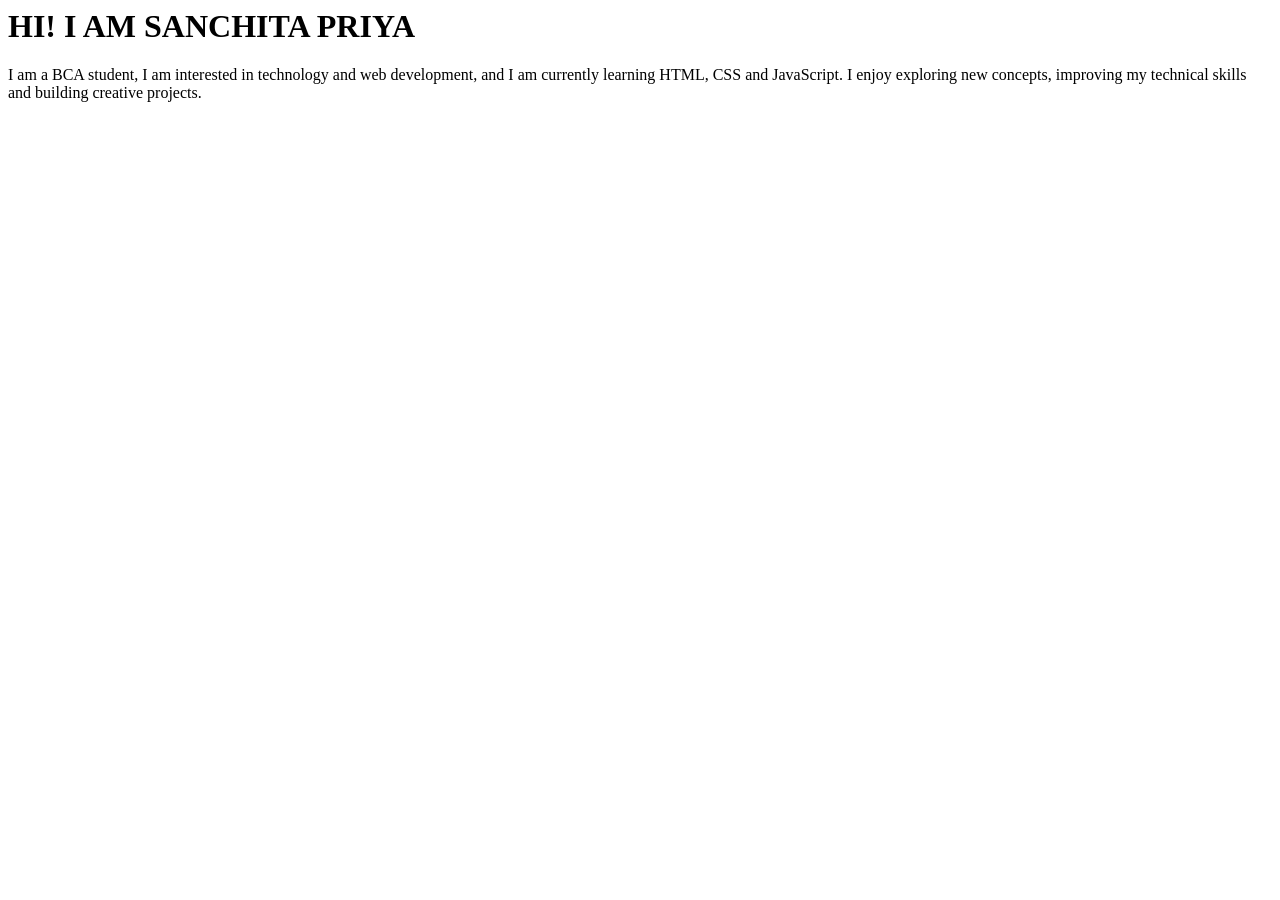
==== index.html @ a5f1c658 "Complete Task 1 - Basic HTML Webpage" ====
<!DOCTYPE hmtl>
<html>
<head>
<title>ABOUT ME</title>
</head>

<body>
<h1>HI! I AM SANCHITA PRIYA</h1>
<p> I am a BCA student, I am interested in technology and web development, and I am currently learning HTML, CSS and JavaScript. I enjoy exploring new concepts, improving my technical skills and building creative projects.</p>
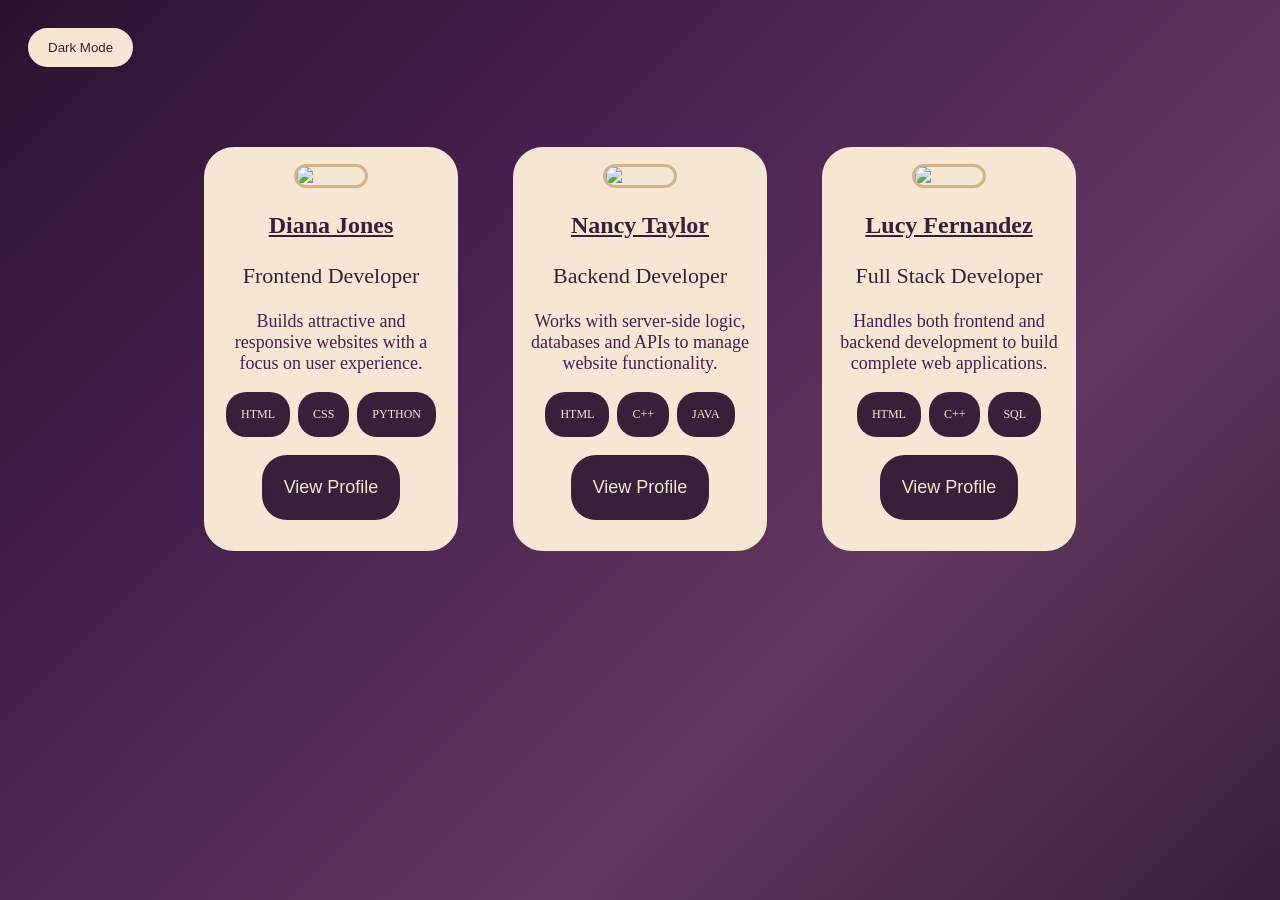
==== commit e84b9f18: "Add files via upload" ====
--- a/index.html
+++ b/index.html
@@ -1,9 +1,63 @@
-<!DOCTYPE hmtl>
-<html>
+<!DOCTYPE html>
+<html lang="en">
 <head>
-<title>ABOUT ME</title>
+    <meta charset="UTF-8">
+    <meta name="viewport" content="width=device-width, initial-scale=1.0">
+    <title>interactive portfolio</title>
+
+    <link rel="stylesheet" href="style.css">
 </head>
+<body>
+<button id="darkmode">Dark Mode</button>
+<div class="container">
 
-<body>
-<h1>HI! I AM SANCHITA PRIYA</h1>
-<p> I am a BCA student, I am interested in technology and web development, and I am currently learning HTML, CSS and JavaScript. I enjoy exploring new concepts, improving my technical skills and building creative projects.</p>+    <div class="card">
+<img src="assets/p1.jfif" alt="Profile1" height="123" width="123">
+<br>
+<h3>Diana Jones</h3>
+<p class="job">Frontend Developer</p>
+<p class="description">Builds attractive and responsive websites with a focus on user experience.</p>
+<div class="skill">
+    <span>HTML</span>
+    <span>CSS</span>
+    <span>PYTHON</span>
+</div>
+<button class="btn">View Profile</button>
+<p class="message"></p>
+    </div>
+
+    <div class="card">
+<img src="assets/p2.jfif" alt="Profile1" height="123" width="123">
+<br>
+<h3>Nancy Taylor</h3>
+<p class="job">Backend Developer</p>
+<p class="description">Works with server-side logic, databases and APIs to manage website functionality.</p>
+<div class="skill">
+    <span>HTML</span>
+    <span>C++</span>
+    <span>JAVA</span>
+</div>
+<button class="btn">View Profile</button>
+<p class="message"></p>
+    </div>
+
+       <div class="card">
+<img src="assets/p3.jfif" alt="Profile1" height="123" width="123">
+<br>
+<h3>Lucy Fernandez</h3>
+<p class="job">Full Stack Developer</p>
+<p class="description">Handles both frontend and backend development to build complete web applications.</p>
+<div class="skill">
+    <span>HTML</span>
+    <span>C++</span>
+    <span>SQL</span>
+</div>
+<button class="btn">View Profile</button>
+<p class="message"></p>
+    </div>
+
+ </div>
+
+ <script src="script.js"></script>
+</body>
+</html>
--- a/style.css
+++ b/style.css
@@ -0,0 +1,126 @@
+
+body {
+    background: linear-gradient(
+        135deg,
+        #29132F,
+        #48204F,
+        #63365F,
+        #37213A
+    );
+    color: #F5E7D3;
+    background-repeat: no-repeat;
+    background-attachment: fixed;
+}
+
+.container{
+   display: flex;
+   gap: 55px;
+   margin-top: 60px;
+   align-items: center;
+   justify-content: center;
+}
+
+.card{
+    border: 2px solid #F5E7D3;
+    padding:15px;
+    border-radius: 30px;
+    background-color: #F5E7D3;
+    flex: 1;
+    max-width: 220px;
+    text-align: center;
+}
+
+.card img{
+    border-radius: 65px;
+    border: 3px solid tan;
+    margin:0 auto;
+}
+
+h3{
+    color: #37213A;
+    font-size: 24px;
+    text-decoration: underline;
+   
+}
+
+.job{
+    color:#37213A;
+    font-size: 22px;
+}
+.description{
+    font-size: 18px;
+    color: #48204F;
+}
+
+.skill {
+    display: flex;
+    justify-content: center;
+    flex-wrap: wrap;
+    gap: 8px;
+    margin-top: 15px;}
+
+    .skill span {
+    background-color: #37213A;
+    color: #F5E7D3;
+    padding: 15px;
+    border-radius: 20px;
+    font-size: 12px;
+}
+
+.btn {
+    background-color: #37213A;
+    color: #F5E7D3;
+    padding: 20px;
+    border: 2px solid #37213A;
+    border-radius: 25px;
+    font-size: 18px;
+    cursor: pointer;
+    width: fit-content;
+    margin: 18px auto 0;
+}
+
+.btn:hover{
+    background-color: #F5E7D3;
+    color: #48204F;
+    border:2px solid #35013b;
+}
+.message {
+    color: #37213A;
+    font-size: 14px;
+    font-weight: bold;
+}
+#darkmode {
+    background-color: #F5E7D3;
+    color: #37213A;
+    padding: 10px 18px;
+    border: 2px solid #F5E7D3;
+    border-radius: 20px;
+    cursor: pointer;
+    margin: 20px;
+}
+
+body.dark-mode {
+    background: #17131C;
+    color: white;
+}
+
+body.dark-mode .card {
+    background-color: #292331;
+    border-color: #A88AB5;
+}
+
+body.dark-mode h3,
+body.dark-mode .job,
+body.dark-mode .description,
+body.dark-mode .message {
+    color: #F5E7D3;
+}
+
+body.dark-mode .skill span {
+    background-color: #A88AB5;
+    color: #17131C;
+}
+
+@media (max-width: 600px) {
+    .container {
+        flex-direction: column;}
